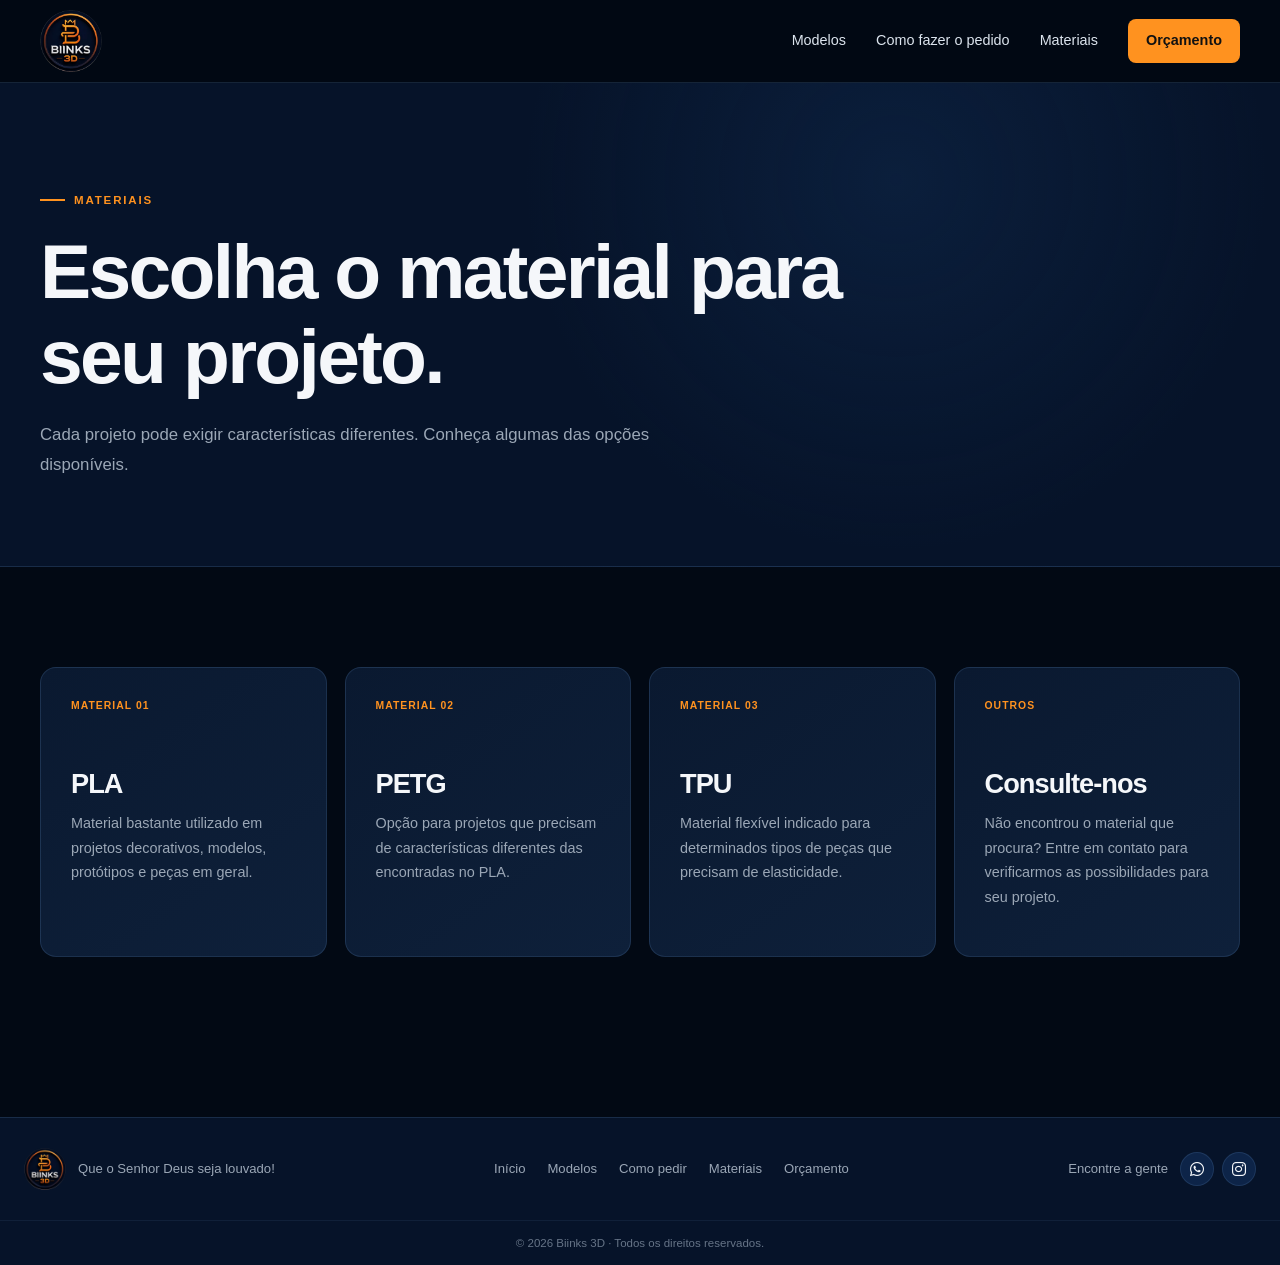
==== materiais.html @ bde15b42 "Fiz a base ai, tem um detalhe pra lembrar de colocar o número de whatsapp no icone do zap, fora isso" ====
<!DOCTYPE html>
<html lang="pt-BR">

<head>

    <meta charset="UTF-8">

    <meta name="viewport"
          content="width=device-width, initial-scale=1.0">

    <title>Materiais | Biinks 3D</title>

    <link rel="stylesheet" href="style.css">

    <link rel="stylesheet" href="https://cdnjs.cloudflare.com/ajax/libs/font-awesome/6.5.2/css/all.min.css">

</head>

<body>

<header class="site-header">

    <div class="header-container">

        <a href="index.html" class="brand">

            <img src="imagens/logo_blinks_3d.png"
                 alt="Biinks 3D"
                 class="brand-logo">

        </a>

        <nav class="main-nav">

            <a href="modelos.html">Modelos</a>

            <a href="pedido.html">
                Como fazer o pedido
            </a>

            <a href="materiais.html">
                Materiais
            </a>

            <a href="orcamento.html"
               class="nav-button">
                Orçamento
            </a>

        </nav>

    </div>

</header>


<main>

    <section class="page-hero">

        <div class="container">

            <span class="eyebrow">
                MATERIAIS
            </span>

            <h1>
                Escolha o material
                para seu projeto.
            </h1>

            <p>
                Cada projeto pode exigir características
                diferentes. Conheça algumas das opções
                disponíveis.
            </p>

        </div>

    </section>


    <section class="materials-section">

        <div class="container">

            <div class="materials-grid">

                <article class="material-card">

                    <span class="material-tag">
                        MATERIAL 01
                    </span>

                    <h2>
                        PLA
                    </h2>

                    <p>
                        Material bastante utilizado em
                        projetos decorativos, modelos,
                        protótipos e peças em geral.
                    </p>

                </article>


                <article class="material-card">

                    <span class="material-tag">
                        MATERIAL 02
                    </span>

                    <h2>
                        PETG
                    </h2>

                    <p>
                        Opção para projetos que precisam
                        de características diferentes das
                        encontradas no PLA.
                    </p>

                </article>


                <article class="material-card">

                    <span class="material-tag">
                        MATERIAL 03
                    </span>

                    <h2>
                        TPU
                    </h2>

                    <p>
                        Material flexível indicado para
                        determinados tipos de peças
                        que precisam de elasticidade.
                    </p>

                </article>


                <article class="material-card">

                    <span class="material-tag">
                        OUTROS
                    </span>

                    <h2>
                        Consulte-nos
                    </h2>

                    <p>
                        Não encontrou o material que
                        procura? Entre em contato para
                        verificarmos as possibilidades
                        para seu projeto.
                    </p>

                </article>

            </div>

        </div>

    </section>

</main>


<footer class="site-footer">

    <div class="footer-container">

        <div class="footer-brand">
            <img src="imagens/logo_blinks_3d.png"
                 alt="Biinks 3D"
                 class="footer-logo">

            <p>Que o Senhor Deus seja louvado!</p>
        </div>

        <div class="footer-navigation">
            <a href="index.html">Início</a>
            <a href="modelos.html">Modelos</a>
            <a href="pedido.html">Como pedir</a>
            <a href="materiais.html">Materiais</a>
            <a href="orcamento.html">Orçamento</a>
        </div>

        <div class="footer-social">
            <span>Encontre a gente</span>

            <div class="social-icons">

                <a href="https://wa.me/SEUNUMERO"
                   target="_blank"
                   rel="noopener noreferrer"
                   aria-label="WhatsApp">
                    <i class="fa-brands fa-whatsapp"></i>
                </a>

                <a href="https://www.instagram.com/biinks3d/"
                   target="_blank"
                   rel="noopener noreferrer"
                   aria-label="Instagram">
                    <i class="fa-brands fa-instagram"></i>
                </a>

            </div>
        </div>

    </div>

    <div class="footer-bottom">
        <p>© 2026 Biinks 3D · Todos os direitos reservados.</p>
    </div>

</footer>

<script src="script.js"></script>

</body>
</html>
---- style.css ----
/* =========================================================
   BLINKS 3D
   STYLE.CSS
   Desktop + Tablet + Mobile
   ========================================================= */


/* =========================================================
   VARIÁVEIS
   ========================================================= */

:root {
    --blue-darkest: #020914;
    --blue-dark: #061329;
    --blue: #091b38;
    --blue-medium: #0d2448;
    --blue-light: #14345f;

    --orange: #ff921f;
    --orange-light: #ffad3d;

    --white: #f5f7fa;
    --white-soft: #dce4ee;

    --gray: #9ba7b6;
    --gray-dark: #667487;

    --border: rgba(74, 108, 150, 0.28);

    --card: #0a1930;
    --card-light: #0e203a;

    --container: 1400px;

    --radius: 16px;
    --radius-small: 10px;

    --transition: 0.25s ease;
}


/* =========================================================
   RESET
   ========================================================= */

* {
    margin: 0;
    padding: 0;
    box-sizing: border-box;
}

html {
    scroll-behavior: smooth;
}

body {
    min-height: 100vh;

    overflow-x: hidden;

    background: var(--blue-darkest);

    color: var(--white);

    font-family:
        "DM Sans",
        "Segoe UI",
        Arial,
        sans-serif;

    line-height: 1.6;
}

img {
    display: block;
    max-width: 100%;
}

a {
    color: inherit;
    text-decoration: none;
}

button,
input,
select,
textarea {
    font: inherit;
}


/* =========================================================
   CONTAINER
   ========================================================= */

.container {
    width: min(
        var(--container),
        calc(100% - 80px)
    );

    margin: 0 auto;
}


/* =========================================================
   HEADER
   ========================================================= */

.site-header {
    position: sticky;
    top: 0;
    z-index: 1000;

    background: rgba(2, 9, 20, 0.94);

    border-bottom:
        1px solid var(--border);

    backdrop-filter: blur(16px);
}

.header-container {
    width: min(
        var(--container),
        calc(100% - 80px)
    );

    min-height: 82px;

    margin: 0 auto;

    display: flex;
    align-items: center;
    justify-content: space-between;

    gap: 30px;
}


/* =========================================================
   LOGO
   ========================================================= */

.brand {
    display: flex;
    align-items: center;

    flex-shrink: 0;
}

.brand-logo {
    width: 62px;
    height: 62px;

    object-fit: contain;

    transition:
        transform var(--transition);
}

.brand:hover .brand-logo {
    transform: scale(1.04);
}


/* =========================================================
   MENU
   ========================================================= */

.main-nav {
    display: flex;
    align-items: center;

    gap: 30px;
}

.main-nav a {
    position: relative;

    color: var(--white-soft);

    font-size: 0.9rem;
    font-weight: 500;

    white-space: nowrap;

    transition:
        color var(--transition);
}

.main-nav a:not(.nav-button)::after {
    content: "";

    position: absolute;

    left: 0;
    bottom: -7px;

    width: 0;
    height: 2px;

    background: var(--orange);

    transition:
        width var(--transition);
}

.main-nav a:hover {
    color: var(--white);
}

.main-nav a:not(.nav-button):hover::after {
    width: 100%;
}


/* botão orçamento */

.nav-button {
    padding: 10px 18px;

    border-radius: 8px;

    background: var(--orange);

    color: #111 !important;

    font-weight: 700 !important;

    transition:
        transform var(--transition),
        background var(--transition);
}

.nav-button:hover {
    background: var(--orange-light);

    transform: translateY(-2px);
}


/* =========================================================
   TIPOGRAFIA
   ========================================================= */

h1,
h2,
h3 {
    line-height: 1.1;

    letter-spacing: -0.035em;
}

h1 {
    font-size: clamp(
        3rem,
        6vw,
        5.7rem
    );
}

h2 {
    font-size: clamp(
        2rem,
        4vw,
        3.5rem
    );
}

h3 {
    font-size: 1.15rem;
}

p {
    color: var(--gray);
}


/* =========================================================
   TEXTOS DE APOIO
   ========================================================= */

.eyebrow {
    display: inline-flex;
    align-items: center;

    gap: 9px;

    margin-bottom: 20px;

    color: var(--orange);

    font-size: 0.72rem;
    font-weight: 800;

    letter-spacing: 0.16em;

    text-transform: uppercase;
}

.eyebrow::before {
    content: "";

    width: 25px;
    height: 2px;

    background: var(--orange);
}

.section-label {
    display: block;

    margin-bottom: 14px;

    color: var(--orange);

    font-size: 0.7rem;
    font-weight: 800;

    letter-spacing: 0.15em;

    text-transform: uppercase;
}


/* =========================================================
   BOTÕES
   ========================================================= */

.btn {
    min-height: 50px;

    display: inline-flex;
    align-items: center;
    justify-content: center;

    padding: 0 24px;

    border-radius: 9px;

    font-size: 0.9rem;
    font-weight: 700;

    border: 1px solid transparent;

    transition:
        transform var(--transition),
        background var(--transition),
        border-color var(--transition);
}

.btn-primary {
    background: var(--orange);

    color: #111;
}

.btn-primary:hover {
    background: var(--orange-light);

    transform: translateY(-2px);
}

.btn-secondary {
    background: rgba(255,255,255,0.02);

    border-color: var(--border);

    color: var(--white);
}

.btn-secondary:hover {
    background: var(--blue-medium);

    transform: translateY(-2px);
}

.btn-full {
    width: 100%;
}


/* =========================================================
   HOME
   ========================================================= */

.home-hero {
    min-height: calc(100vh - 82px);

    display: flex;
    align-items: center;

    padding: 90px 0;

    background:
        radial-gradient(
            circle at 75% 35%,
            rgba(20, 52, 95, 0.35),
            transparent 35%
        ),
        linear-gradient(
            135deg,
            var(--blue-darkest),
            var(--blue-dark)
        );
}

.home-hero h1 {
    max-width: 900px;

    margin-bottom: 25px;
}

.home-hero h1 span {
    color: var(--orange);
}

.hero-text {
    max-width: 650px;

    margin-bottom: 32px;

    font-size: 1.08rem;

    line-height: 1.8;
}

.hero-actions {
    display: flex;

    flex-wrap: wrap;

    gap: 12px;
}


/* =========================================================
   QUEM SOMOS
   ========================================================= */

.about-section {
    padding: 100px 0;

    background: var(--blue-dark);
}

.about-grid {
    display: grid;

    grid-template-columns:
        1fr 1fr;

    gap: 90px;

    align-items: start;
}

.about-grid h2 {
    max-width: 600px;
}

.about-grid > div:last-child {
    max-width: 620px;
}

.about-grid p {
    margin-bottom: 18px;

    font-size: 1rem;

    line-height: 1.8;
}


/* =========================================================
   SEÇÕES
   ========================================================= */

.projects-section,
.gallery-section,
.process-section,
.materials-section,
.quote-section {
    padding: 100px 0;
}

.projects-section,
.gallery-section,
.process-section,
.materials-section,
.quote-section {
    background: var(--blue-darkest);
}


/* =========================================================
   CABEÇALHO DAS SEÇÕES
   ========================================================= */

.section-heading {
    display: flex;

    align-items: flex-end;
    justify-content: space-between;

    gap: 25px;

    margin-bottom: 40px;
}

.text-link {
    color: var(--orange);

    font-size: 0.88rem;

    font-weight: 700;

    white-space: nowrap;
}

.text-link:hover {
    color: var(--orange-light);
}


/* =========================================================
   PROJETOS
   ========================================================= */

.projects-grid {
    display: grid;

    grid-template-columns:
        repeat(4, 1fr);

    gap: 18px;
}

.project-card {
    overflow: hidden;

    background: var(--card);

    border:
        1px solid var(--border);

    border-radius: var(--radius);

    transition:
        transform var(--transition),
        border-color var(--transition);
}

.project-card:hover {
    transform: translateY(-5px);

    border-color:
        rgba(255,146,31,0.35);
}

.project-image {
    width: 100%;

    aspect-ratio: 1 / 1;

    overflow: hidden;

    background: var(--blue-medium);
}

.project-image img {
    width: 100%;
    height: 100%;

    object-fit: cover;

    transition:
        transform 0.4s ease;
}

.project-card:hover img {
    transform: scale(1.04);
}

.project-info {
    padding: 18px;
}

.project-info span {
    display: block;

    margin-bottom: 6px;

    color: var(--orange);

    font-size: 0.65rem;

    font-weight: 800;

    letter-spacing: 0.1em;

    text-transform: uppercase;
}

.project-info h3 {
    font-size: 1rem;
}


/* =========================================================
   CTA
   ========================================================= */

.home-cta {
    padding: 100px 0;

    text-align: center;

    background:
        linear-gradient(
            135deg,
            var(--blue),
            var(--blue-medium)
        );

    border-top:
        1px solid var(--border);

    border-bottom:
        1px solid var(--border);
}

.home-cta .container {
    display: flex;

    flex-direction: column;

    align-items: center;
}

.home-cta h2 {
    max-width: 800px;

    margin-bottom: 30px;
}


/* =========================================================
   PÁGINAS INTERNAS
   ========================================================= */

.page-hero {
    padding: 100px 0 85px;

    background:
        radial-gradient(
            circle at 70% 20%,
            rgba(20,52,95,0.35),
            transparent 38%
        ),
        var(--blue-dark);

    border-bottom:
        1px solid var(--border);
}

.page-hero h1 {
    max-width: 850px;

    margin-bottom: 22px;
}

.page-hero p {
    max-width: 650px;

    font-size: 1.05rem;

    line-height: 1.8;
}


/* =========================================================
   GALERIA
   ========================================================= */

.gallery-grid {
    display: grid;

    grid-template-columns:
        repeat(3, 1fr);

    gap: 22px;
}

.gallery-card {
    overflow: hidden;

    background: var(--card);

    border:
        1px solid var(--border);

    border-radius: var(--radius);

    transition:
        transform var(--transition),
        border-color var(--transition);
}

.gallery-card:hover {
    transform: translateY(-5px);

    border-color:
        rgba(255,146,31,0.35);
}

.gallery-card > img {
    width: 100%;

    aspect-ratio: 4 / 3;

    object-fit: cover;

    background: var(--blue-medium);

    transition:
        transform 0.4s ease;
}

.gallery-card:hover > img {
    transform: scale(1.04);
}

.gallery-card > div {
    padding: 20px;
}

.gallery-card span {
    display: block;

    margin-bottom: 7px;

    color: var(--orange);

    font-size: 0.65rem;

    font-weight: 800;

    letter-spacing: 0.1em;

    text-transform: uppercase;
}

.gallery-card h3 {
    font-size: 1.1rem;
}


/* =========================================================
   PROCESSO
   ========================================================= */

.process-grid {
    display: grid;

    grid-template-columns:
        repeat(4, 1fr);

    gap: 18px;
}

.process-card {
    min-height: 300px;

    padding: 28px;

    background: var(--card);

    border:
        1px solid var(--border);

    border-radius: var(--radius);

    transition:
        transform var(--transition),
        border-color var(--transition);
}

.process-card:hover {
    transform: translateY(-5px);

    border-color:
        rgba(255,146,31,0.35);
}

.process-number {
    width: 48px;
    height: 48px;

    display: flex;
    align-items: center;
    justify-content: center;

    margin-bottom: 50px;

    border:
        1px solid rgba(255,146,31,0.35);

    border-radius: 50%;

    color: var(--orange);

    font-size: 0.75rem;

    font-weight: 800;
}

.process-card h2 {
    margin-bottom: 13px;

    font-size: 1.4rem;
}

.process-card p {
    font-size: 0.9rem;

    line-height: 1.7;
}


/* =========================================================
   MATERIAIS
   ========================================================= */

.materials-grid {
    display: grid;

    grid-template-columns:
        repeat(4, 1fr);

    gap: 18px;
}

.material-card {
    min-height: 290px;

    padding: 30px;

    background:
        linear-gradient(
            145deg,
            var(--card),
            var(--card-light)
        );

    border:
        1px solid var(--border);

    border-radius: var(--radius);

    transition:
        transform var(--transition),
        border-color var(--transition);
}

.material-card:hover {
    transform: translateY(-5px);

    border-color:
        rgba(255,146,31,0.35);
}

.material-tag {
    display: block;

    margin-bottom: 55px;

    color: var(--orange);

    font-size: 0.65rem;

    font-weight: 800;

    letter-spacing: 0.1em;
}

.material-card h2 {
    margin-bottom: 12px;

    font-size: 1.7rem;
}

.material-card p {
    font-size: 0.9rem;

    line-height: 1.7;
}


/* =========================================================
   ORÇAMENTO
   ========================================================= */

.quote-layout {
    display: grid;

    grid-template-columns:
        0.8fr 1.2fr;

    gap: 80px;

    align-items: start;
}

.quote-info {
    

    top: 110px;
}

.quote-info h2 {
    max-width: 500px;

    margin-bottom: 22px;
}

.quote-info > p {
    max-width: 520px;

    line-height: 1.8;
}

.quote-note {
    margin-top: 35px;

    padding: 22px;

    background: var(--card);

    border:
        1px solid var(--border);

    border-left:
        3px solid var(--orange);

    border-radius: var(--radius-small);
}

.quote-note strong {
    display: block;

    margin-bottom: 5px;
}

.quote-note p {
    font-size: 0.88rem;

    line-height: 1.7;
}


/* =========================================================
   FORMULÁRIO
   ========================================================= */

.quote-form {
    display: flex;

    flex-direction: column;

    gap: 20px;

    padding: 32px;

    background: var(--card);

    border:
        1px solid var(--border);

    border-radius: var(--radius);
}

.form-group {
    display: flex;

    flex-direction: column;

    gap: 8px;
}

.form-group label {
    color: var(--white-soft);

    font-size: 0.82rem;

    font-weight: 600;
}

.form-group input,
.form-group select,
.form-group textarea {
    width: 100%;

    padding: 13px 14px;

    background: var(--blue-dark);

    color: var(--white);

    border:
        1px solid var(--border);

    border-radius: 8px;

    outline: none;

    transition:
        border-color var(--transition),
        background var(--transition);
}

.form-group input::placeholder,
.form-group textarea::placeholder {
    color: var(--gray-dark);
}

.form-group input:focus,
.form-group select:focus,
.form-group textarea:focus {
    background: var(--blue);

    border-color: var(--orange);
}

.form-group textarea {
    min-height: 150px;

    resize: vertical;
}

.form-group select {
    cursor: pointer;
}

.form-group input[type="file"] {
    padding: 11px;
}

.form-group input[type="file"]::file-selector-button {
    margin-right: 10px;

    padding: 7px 12px;

    border: 0;

    border-radius: 6px;

    background: var(--blue-light);

    color: var(--white);

    cursor: pointer;
}


/* =========================
   FOOTER
========================= */

.site-footer {
    background: var(--blue-dark);
    border-top: 1px solid var(--border);
    margin-top: 60px;
}

.footer-container {
    width: min(var(--container), calc(100% - 48px));
    margin: 0 auto;
    padding: 30px 0;

    display: flex;
    align-items: center;
    justify-content: space-between;
    gap: 30px;
}

/* Logo */

.footer-brand {
    display: flex;
    align-items: center;
    gap: 12px;
}

.footer-logo {
    width: 42px;
    height: 42px;
    object-fit: contain;
}

.footer-brand p {
    margin: 0;
    color: var(--gray);
    font-size: 0.82rem;
}

/* Navegação */

.footer-navigation {
    display: flex;
    align-items: center;
    gap: 22px;
}

.footer-navigation a {
    color: var(--gray);
    text-decoration: none;
    font-size: 0.82rem;
    transition: var(--transition);
}

.footer-navigation a:hover {
    color: var(--white);
}

/* Redes sociais */

.footer-social {
    display: flex;
    align-items: center;
    gap: 12px;
}

.footer-social > span {
    color: var(--gray);
    font-size: 0.82rem;
}

.social-icons {
    display: flex;
    gap: 8px;
}

.social-icons a {
    width: 34px;
    height: 34px;

    display: flex;
    align-items: center;
    justify-content: center;

    color: var(--white);
    background: var(--blue-medium);

    border: 1px solid var(--border);
    border-radius: 50%;

    text-decoration: none;
    font-size: 16px;

    transition: var(--transition);
}

.social-icons a:hover {
    color: var(--white);
    background: var(--blue-light);
    transform: translateY(-2px);
}

/* Direitos */

.footer-bottom {
    border-top: 1px solid rgba(74, 108, 150, 0.15);
    text-align: center;
    padding: 13px 20px;
}

.footer-bottom p {
    margin: 0;
    color: var(--gray-dark);
    font-size: 0.72rem;
}



/* ========================================
   RESPONSIVIDADE — TABLET
======================================== */

@media (max-width: 1050px) {

    .cards-grid {
        grid-template-columns: repeat(2, 1fr);
    }

    .process-grid {
        grid-template-columns: repeat(2, 1fr);
    }

    .materials-grid {
        grid-template-columns: repeat(2, 1fr);
    }

    .gallery {
        grid-template-columns: repeat(2, 1fr);
    }

    .quote-layout {
        grid-template-columns: 1fr;
    }

    .cta-box {
        padding: 40px;
    }

    /* FOOTER */

    .footer-container {
        flex-wrap: nowrap;
        gap: 20px;
    }

    .footer-brand {
        flex-shrink: 0;
    }

    .footer-navigation {
        gap: 14px;
        flex-shrink: 0;
    }

    .footer-navigation a {
        white-space: nowrap;
    }

    .footer-social {
        flex-shrink: 0;
        white-space: nowrap;
    }

}

/* =========================================================
   MOBILE
   ========================================================= */

@media (max-width: 700px) {

.site-footer {
    margin-top: 40px;
}

.footer-container {
    width: calc(100% - 32px);
    padding: 28px 0;
    flex-direction: column;
    text-align: center;
    gap: 22px;
}

.footer-brand {
    flex-direction: column;
    gap: 8px;
}

.footer-navigation {
    flex-wrap: wrap;
    justify-content: center;
    gap: 8px 16px;
}

.footer-social {
    flex-direction: column;
    gap: 9px;
}

.footer-bottom {
    padding: 12px 15px;
}
.footer-container {
    width: calc(100% - 32px);
    grid-template-columns: 1fr;
    gap: 35px;
    padding: 40px 0 30px;
}

.footer-brand {
    max-width: 100%;
}

.footer-links,
.footer-social {
    gap: 8px;
}

.footer-bottom {
    padding: 16px;
}


    /* -----------------------------------------
       BASE
       ----------------------------------------- */

    .container {
        width: calc(100% - 32px);
    }


    /* -----------------------------------------
       HEADER
       ----------------------------------------- */

    .site-header {
        position: relative;

        background:
            rgba(2, 9, 20, 0.98);
    }

    .header-container {
        width: calc(100% - 24px);

        min-height: auto;

        padding: 12px 0 10px;

        display: flex;

        flex-direction: column;

        gap: 10px;
    }

    .brand-logo {
        width: 54px;
        height: 54px;
    }

    .main-nav {
        width: 100%;

        display: grid;

        grid-template-columns:
            repeat(3, 1fr);

        gap: 6px;
    }

    .main-nav a {
        min-height: 38px;

        display: flex;

        align-items: center;
        justify-content: center;

        padding: 5px 3px;

        border-radius: 6px;

        font-size: 0.72rem;

        text-align: center;

        white-space: normal;
    }

    .main-nav a:not(.nav-button)::after {
        display: none;
    }

    .main-nav a:not(.nav-button):hover {
        background: var(--blue-medium);
    }

    .nav-button {
        padding: 5px 8px;

        background: var(--orange);
    }


    /* -----------------------------------------
       TIPOGRAFIA
       ----------------------------------------- */

    h1 {
        font-size: 2.65rem;

        letter-spacing: -0.04em;
    }

    h2 {
        font-size: 2rem;
    }

    h3 {
        font-size: 1.05rem;
    }


    /* -----------------------------------------
       HOME HERO
       ----------------------------------------- */

    .home-hero {
        min-height: auto;

        padding: 70px 0 65px;

        background:
            radial-gradient(
                circle at 80% 20%,
                rgba(20,52,95,0.3),
                transparent 45%
            ),
            var(--blue-darkest);
    }

    .eyebrow {
        margin-bottom: 16px;

        font-size: 0.61rem;

        letter-spacing: 0.13em;
    }

    .eyebrow::before {
        width: 18px;
    }

    .home-hero h1 {
        margin-bottom: 20px;
    }

    .hero-text {
        margin-bottom: 26px;

        font-size: 0.96rem;

        line-height: 1.7;
    }

    .hero-actions {
        display: grid;

        grid-template-columns: 1fr;

        gap: 9px;
    }

    .btn {
        width: 100%;

        min-height: 48px;
    }


    /* -----------------------------------------
       QUEM SOMOS
       ----------------------------------------- */

    .about-section {
        padding: 65px 0;
    }

    .about-grid {
        grid-template-columns: 1fr;

        gap: 30px;
    }

    .about-grid > div:last-child {
        max-width: none;
    }

    .about-grid p {
        font-size: 0.92rem;

        line-height: 1.75;
    }


    /* -----------------------------------------
       SEÇÕES
       ----------------------------------------- */

    .projects-section,
    .gallery-section,
    .process-section,
    .materials-section,
    .quote-section {
        padding: 65px 0;
    }

    .section-heading {
        display: block;

        margin-bottom: 25px;
    }

    .section-heading h2 {
        margin-bottom: 14px;
    }


    /* -----------------------------------------
       PROJETOS
       ----------------------------------------- */

    .projects-grid {
        grid-template-columns:
            repeat(2, 1fr);

        gap: 10px;
    }

    .project-card {
        border-radius: 12px;
    }

    .project-image {
        aspect-ratio: 1 / 1;
    }

    .project-info {
        padding: 13px;
    }

    .project-info span {
        font-size: 0.57rem;
    }

    .project-info h3 {
        font-size: 0.86rem;
    }


    /* -----------------------------------------
       CTA
       ----------------------------------------- */

    .home-cta {
        padding: 70px 0;
    }

    .home-cta h2 {
        margin-bottom: 25px;
    }


    /* -----------------------------------------
       PÁGINAS INTERNAS
       ----------------------------------------- */

    .page-hero {
        padding: 65px 0 55px;
    }

    .page-hero h1 {
        margin-bottom: 18px;

        font-size: 2.55rem;
    }

    .page-hero p {
        font-size: 0.95rem;

        line-height: 1.7;
    }


    /* -----------------------------------------
       GALERIA
       ----------------------------------------- */

    .gallery-grid {
        grid-template-columns:
            repeat(2, 1fr);

        gap: 10px;
    }

    .gallery-card {
        border-radius: 12px;
    }

    .gallery-card > img {
        aspect-ratio: 1 / 1;
    }

    .gallery-card > div {
        padding: 13px;
    }

    .gallery-card span {
        font-size: 0.56rem;
    }

    .gallery-card h3 {
        font-size: 0.85rem;
    }


    /* -----------------------------------------
       PROCESSO
       ----------------------------------------- */

    .process-grid {
        grid-template-columns: 1fr;

        gap: 10px;
    }

    .process-card {
        min-height: auto;

        padding: 22px;
    }

    .process-number {
        width: 42px;
        height: 42px;

        margin-bottom: 25px;
    }

    .process-card h2 {
        font-size: 1.3rem;
    }

    .process-card p {
        font-size: 0.88rem;
    }


    /* -----------------------------------------
       MATERIAIS
       ----------------------------------------- */

    .materials-grid {
        grid-template-columns: 1fr;

        gap: 10px;
    }

    .material-card {
        min-height: auto;

        padding: 23px;
    }

    .material-tag {
        margin-bottom: 25px;
    }

    .material-card h2 {
        font-size: 1.55rem;
    }

    .material-card p {
        font-size: 0.88rem;
    }


    /* -----------------------------------------
       ORÇAMENTO
       ----------------------------------------- */

    .quote-layout {
        grid-template-columns: 1fr;

        gap: 35px;
    }

    .quote-info {
        position: static;
    }

    .quote-info h2 {
        margin-bottom: 17px;
    }

    .quote-info > p {
        font-size: 0.92rem;
    }

    .quote-note {
        margin-top: 25px;

        padding: 18px;
    }

    .quote-form {
        padding: 20px;

        gap: 17px;

        border-radius: 13px;
    }

    .form-group {
        gap: 7px;
    }

    .form-group label {
        font-size: 0.78rem;
    }

    .form-group input,
    .form-group select,
    .form-group textarea {
        padding: 12px;

        font-size: 0.88rem;
    }


    /* -----------------------------------------
       FOOTER
       ----------------------------------------- */

    .site-footer {
        padding: 40px 0;
    }

    .footer-content {
        flex-direction: column;

        align-items: flex-start;

        gap: 25px;
    }

    .footer-links {
        width: 100%;

        display: grid;

        grid-template-columns:
            repeat(2, 1fr);

        gap: 10px 15px;

        justify-content: flex-start;
    }

    .footer-links a {
        font-size: 0.78rem;
    }
}


/* =========================================================
   CELULARES PEQUENOS
   ========================================================= */

@media (max-width: 390px) {

    .container {
        width: calc(100% - 26px);
    }

    .header-container {
        width: calc(100% - 18px);
    }

    .main-nav a {
        font-size: 0.67rem;
    }

    h1 {
        font-size: 2.35rem;
    }

    .page-hero h1 {
        font-size: 2.25rem;
    }

    .projects-grid,
    .gallery-grid {
        gap: 8px;
    }

    .project-info,
    .gallery-card > div {
        padding: 11px;
    }

    .project-info h3,
    .gallery-card h3 {
        font-size: 0.78rem;
    }
}


/* =========================================================
   ACESSIBILIDADE / MOVIMENTO
   ========================================================= */

@media (prefers-reduced-motion: reduce) {

    *,
    *::before,
    *::after {
        scroll-behavior: auto !important;

        transition-duration:
            0.01ms !important;
    }
}

/* ========================================
   ORÇAMENTO — TABLET
======================================== */

@media (min-width: 701px) and (max-width: 1050px) {

    .quote-layout {
        display: grid !important;

        grid-template-columns: minmax(0, 1.6fr) minmax(240px, 0.9fr) !important;

        grid-template-rows: auto !important;

        column-gap: 35px;
        row-gap: 0;

        align-items: start;

        width: 100%;

        position: relative;

        height: auto !important;
        min-height: 0 !important;
    }

    .quote-form {
        grid-column: 1 !important;
        grid-row: 1 !important;

        width: 100%;

        position: relative !important;

        height: auto !important;
        min-height: 0 !important;

        margin: 0 !important;

        overflow: visible !important;

        z-index: 1;
    }

    .quote-info {
        grid-column: 2 !important;
        grid-row: 1 !important;

        width: 100%;

        position: relative !important;

        height: auto !important;
        min-height: 0 !important;

        margin: 0 !important;
        padding: 10px 0 30px !important;

        overflow: visible !important;

        z-index: 1;
    }

    .quote-info h2 {
        margin-top: 0 !important;
    }

}
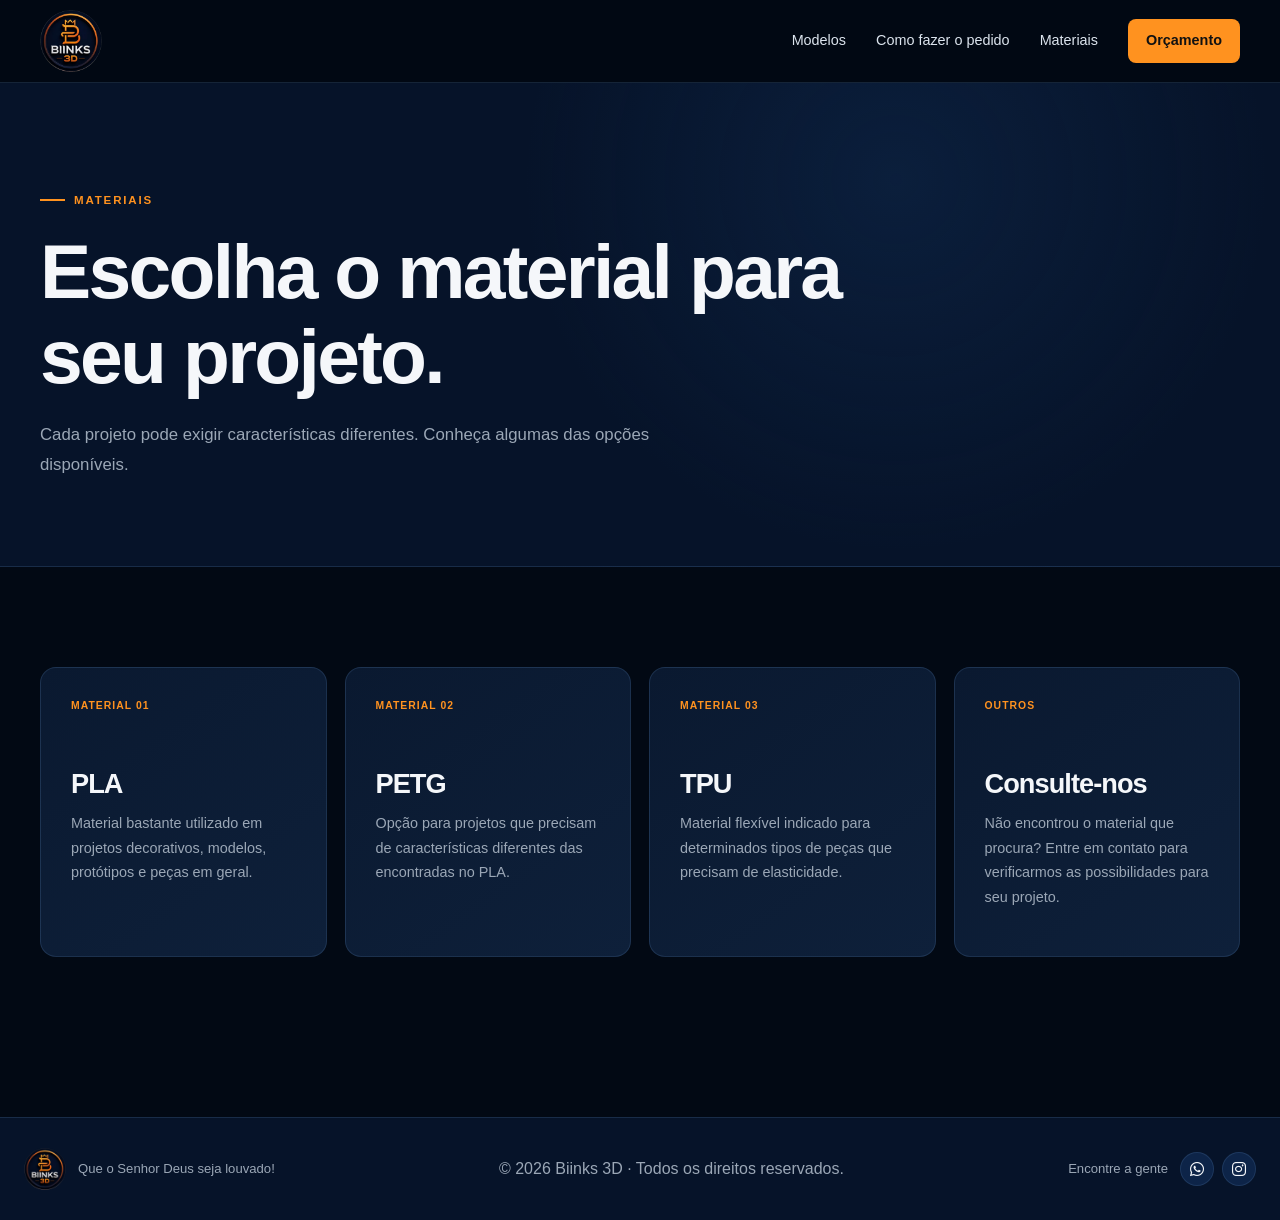
==== commit 95b98b18: "teste" ====
--- a/materiais.html
+++ b/materiais.html
@@ -184,11 +184,7 @@
         </div>
 
         <div class="footer-navigation">
-            <a href="index.html">Início</a>
-            <a href="modelos.html">Modelos</a>
-            <a href="pedido.html">Como pedir</a>
-            <a href="materiais.html">Materiais</a>
-            <a href="orcamento.html">Orçamento</a>
+            <p>© 2026 Biinks 3D · Todos os direitos reservados.</p>
         </div>
 
         <div class="footer-social">
@@ -196,7 +192,7 @@
 
             <div class="social-icons">
 
-                <a href="https://wa.me/SEUNUMERO"
+                <a href="https://wa.me/5581991167109"
                    target="_blank"
                    rel="noopener noreferrer"
                    aria-label="WhatsApp">
@@ -215,9 +211,7 @@
 
     </div>
 
-    <div class="footer-bottom">
-        <p>© 2026 Biinks 3D · Todos os direitos reservados.</p>
-    </div>
+    
 
 </footer>
 
--- a/style.css
+++ b/style.css
@@ -51,6 +51,9 @@
 
 html {
     scroll-behavior: smooth;
+    width: 100%;
+    max-width: 100%;
+    overflow-x: hidden;
 }
 
 body {
@@ -1817,67 +1820,170 @@
    ORÇAMENTO — TABLET
 ======================================== */
 
+/* ========================================
+   CORREÇÃO — TABLET
+======================================== */
+
 @media (min-width: 701px) and (max-width: 1050px) {
 
+    html,
+    body {
+        width: 100%;
+        max-width: 100%;
+        overflow-x: hidden;
+    }
+
+    /* Largura geral */
+    .container,
+    .header-container,
+    .footer-container {
+        width: calc(100% - 40px);
+        max-width: 100%;
+        min-width: 0;
+    }
+
+    /* HEADER */
+    .header-container {
+        gap: 15px;
+        min-width: 0;
+    }
+
+    .main-nav {
+        flex: 1;
+        min-width: 0;
+        display: flex;
+        flex-wrap: wrap;
+        justify-content: flex-end;
+        gap: 16px;
+    }
+
+    .main-nav a {
+        font-size: 0.82rem;
+        white-space: nowrap;
+    }
+
+    /* HOME — PROJETOS */
+    .projects-grid {
+        grid-template-columns: repeat(2, minmax(0, 1fr));
+        width: 100%;
+        max-width: 100%;
+    }
+
+    .project-card {
+        min-width: 0;
+        max-width: 100%;
+    }
+
+    /* GALERIA */
+    .gallery-grid {
+        grid-template-columns: repeat(2, minmax(0, 1fr));
+        width: 100%;
+        max-width: 100%;
+    }
+
+    .gallery-card {
+        min-width: 0;
+        max-width: 100%;
+    }
+
+    /* PROCESSO */
+    .process-grid {
+        grid-template-columns: repeat(2, minmax(0, 1fr));
+        width: 100%;
+        max-width: 100%;
+    }
+
+    .process-card {
+        min-width: 0;
+        max-width: 100%;
+    }
+
+    /* MATERIAIS */
+    .materials-grid {
+        grid-template-columns: repeat(2, minmax(0, 1fr));
+        width: 100%;
+        max-width: 100%;
+    }
+
+    .material-card {
+        min-width: 0;
+        max-width: 100%;
+    }
+
+    /* ORÇAMENTO */
     .quote-layout {
-        display: grid !important;
-
-        grid-template-columns: minmax(0, 1.6fr) minmax(240px, 0.9fr) !important;
-
-        grid-template-rows: auto !important;
-
-        column-gap: 35px;
-        row-gap: 0;
-
-        align-items: start;
-
         width: 100%;
-
-        position: relative;
-
-        height: auto !important;
-        min-height: 0 !important;
-    }
-
-    .quote-form {
-        grid-column: 1 !important;
-        grid-row: 1 !important;
-
-        width: 100%;
-
-        position: relative !important;
-
-        height: auto !important;
-        min-height: 0 !important;
-
-        margin: 0 !important;
-
-        overflow: visible !important;
-
-        z-index: 1;
-    }
-
+        max-width: 100%;
+        min-width: 0;
+    }
+
+    .quote-form,
     .quote-info {
-        grid-column: 2 !important;
-        grid-row: 1 !important;
-
-        width: 100%;
-
-        position: relative !important;
-
-        height: auto !important;
-        min-height: 0 !important;
-
-        margin: 0 !important;
-        padding: 10px 0 30px !important;
-
-        overflow: visible !important;
-
-        z-index: 1;
-    }
-
-    .quote-info h2 {
-        margin-top: 0 !important;
-    }
-
+        min-width: 0;
+        max-width: 100%;
+    }
+
+    /* FOOTER */
+    .footer-container {
+        flex-wrap: wrap;
+        justify-content: center;
+        gap: 20px;
+    }
+
+    .footer-brand,
+    .footer-navigation,
+    .footer-social {
+        min-width: 0;
+        max-width: 100%;
+    }
+
+    .footer-navigation {
+        flex-wrap: wrap;
+        justify-content: center;
+        gap: 12px 18px;
+    }
+}
+
+/* ========================================
+   HOME — TABLET MAIS COMPACTO
+======================================== */
+
+@media (min-width: 701px) and (max-width: 1050px) {
+
+    /* Hero principal */
+    .home-hero {
+        min-height: auto;
+        padding: 50px 0;
+    }
+
+    .home-hero h1 {
+        margin-bottom: 18px;
+    }
+
+    .hero-text {
+        margin-bottom: 24px;
+    }
+
+    /* Quem somos */
+    .about-section {
+        padding: 70px 0;
+    }
+
+    .about-grid {
+        gap: 50px;
+    }
+
+    /* Projetos */
+    .projects-section {
+        padding: 70px 0;
+    }
+
+    .section-heading {
+        margin-bottom: 28px;
+    }
+
+    /* CTA */
+    .home-cta {
+        padding: 65px 0;
+    }
 }
